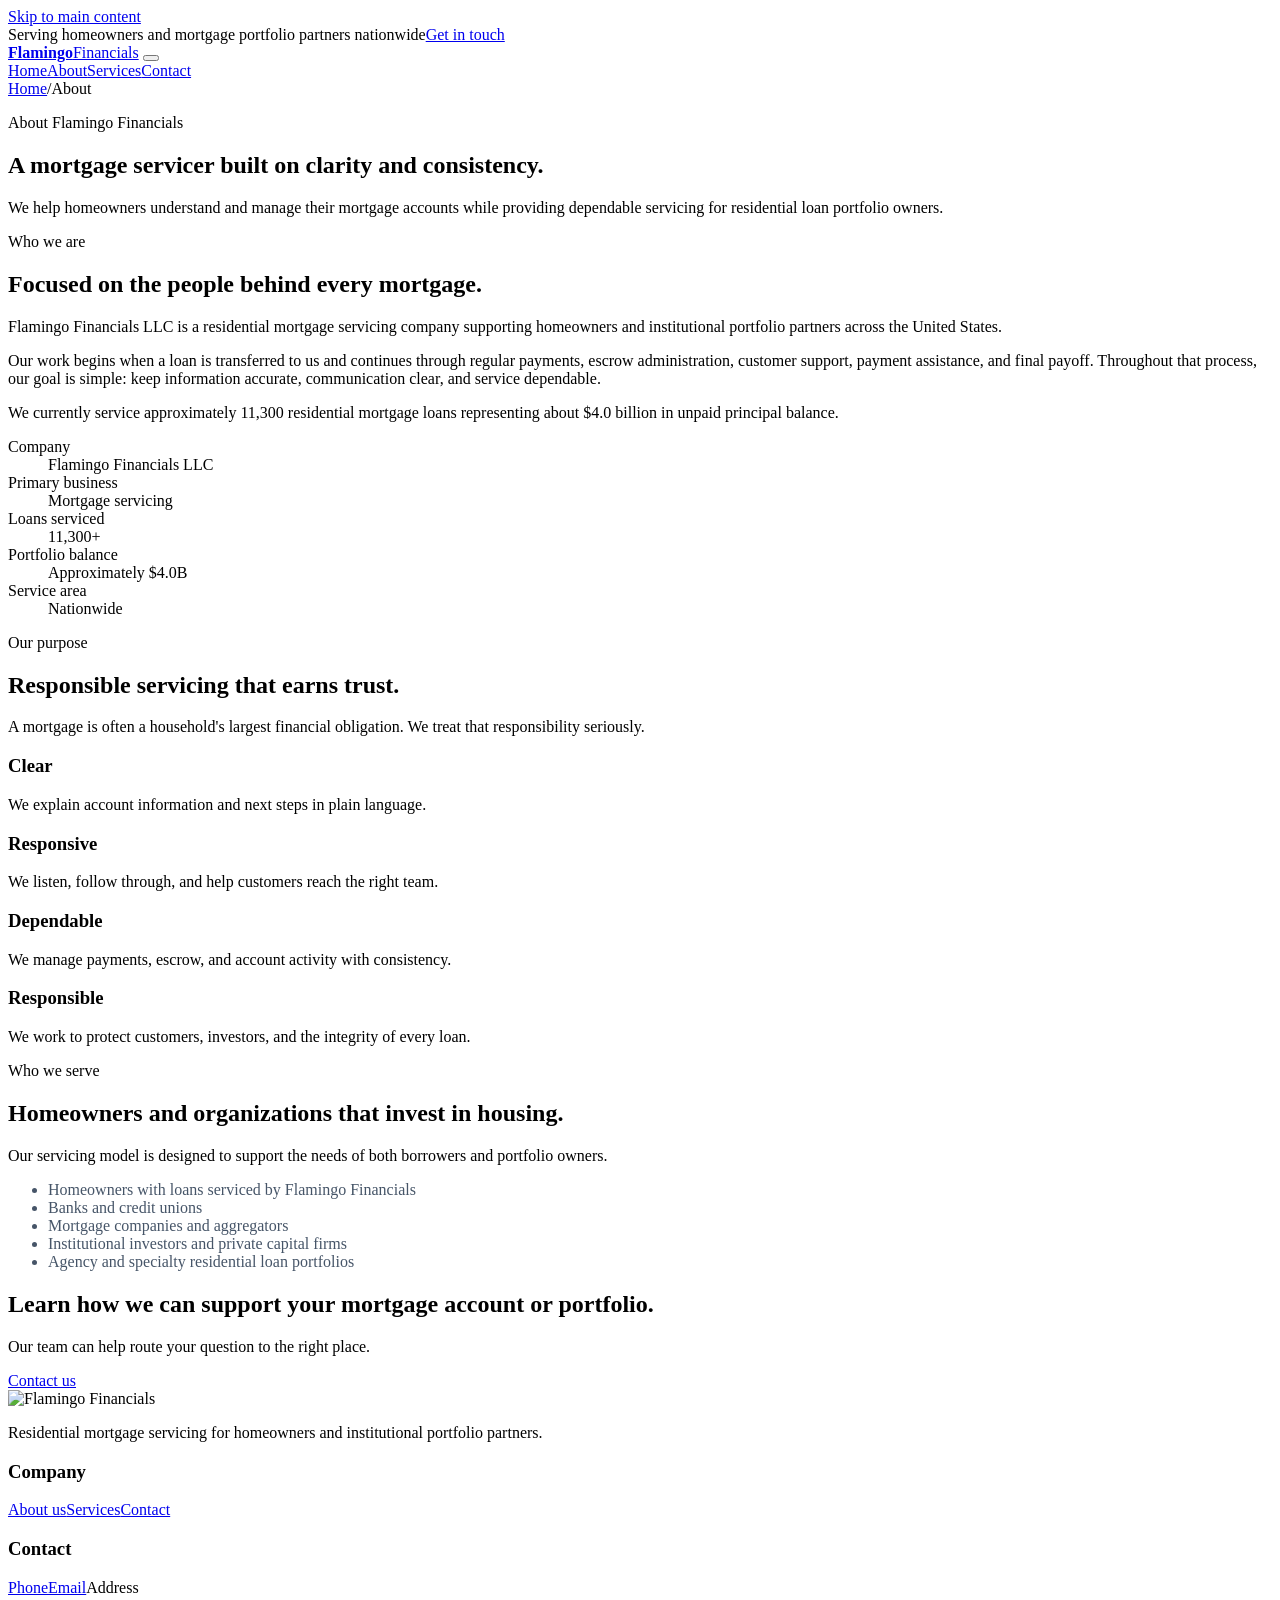
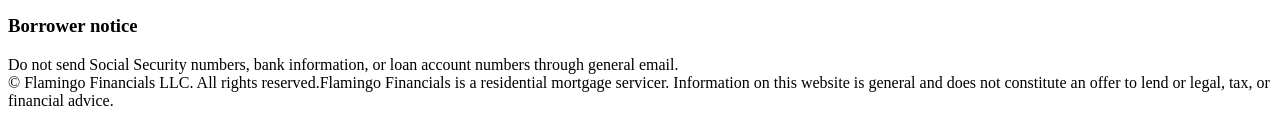
==== about.html @ df7e1d7a "Add files via upload" ====
<!doctype html>
<html lang="en">
<head>
  <meta charset="utf-8">
  <meta name="viewport" content="width=device-width, initial-scale=1">
  <meta name="description" content="Learn about Flamingo Financials, a nationwide residential mortgage servicer focused on clear communication, dependable service, and responsible account management.">
  <title>About Us | Flamingo Financials</title>
  <link rel="icon" href="images/logo-small.png" type="image/png">
  <link rel="stylesheet" href="css/styles.css">
  <script src="js/script.js" defer></script>
</head>
<body>
  <a class="skip-link" href="#main-content">Skip to main content</a>
  <div class="announcement"><div class="container"><span>Serving homeowners and mortgage portfolio partners nationwide</span><a href="contact.html">Get in touch</a></div></div>
  <header class="site-header">
    <div class="container header-inner">
      <a class="brand" href="index.html" aria-label="Flamingo Financials home"><img src="images/logo-small.png" alt=""><span class="brand-copy"><strong>Flamingo</strong><span>Financials</span></span></a>
      <button class="menu-toggle" type="button" aria-label="Open navigation menu" aria-expanded="false" aria-controls="site-navigation"><span></span></button>
      <nav class="site-nav" id="site-navigation" aria-label="Primary navigation"><a href="index.html">Home</a><a href="about.html" aria-current="page">About</a><a href="services.html">Services</a><a class="nav-cta" href="contact.html">Contact</a></nav>
    </div>
  </header>

  <main id="main-content">
    <section class="page-hero">
      <div class="container">
        <nav class="breadcrumbs" aria-label="Breadcrumb"><a href="index.html">Home</a><span>/</span><span>About</span></nav>
        <p class="eyebrow">About Flamingo Financials</p>
        <h1>A mortgage servicer built on clarity and consistency.</h1>
        <p class="lead">We help homeowners understand and manage their mortgage accounts while providing dependable servicing for residential loan portfolio owners.</p>
      </div>
    </section>

    <section class="page-section">
      <div class="container story-grid">
        <div class="story-copy">
          <p class="eyebrow">Who we are</p>
          <h2>Focused on the people behind every mortgage.</h2>
          <p>Flamingo Financials LLC is a residential mortgage servicing company supporting homeowners and institutional portfolio partners across the United States.</p>
          <p>Our work begins when a loan is transferred to us and continues through regular payments, escrow administration, customer support, payment assistance, and final payoff. Throughout that process, our goal is simple: keep information accurate, communication clear, and service dependable.</p>
          <p>We currently service approximately 11,300 residential mortgage loans representing about $4.0 billion in unpaid principal balance.</p>
        </div>
        <aside class="fact-panel" aria-label="Company facts">
          <dl>
            <div><dt>Company</dt><dd>Flamingo Financials LLC</dd></div>
            <div><dt>Primary business</dt><dd>Mortgage servicing</dd></div>
            <div><dt>Loans serviced</dt><dd>11,300+</dd></div>
            <div><dt>Portfolio balance</dt><dd>Approximately $4.0B</dd></div>
            <div><dt>Service area</dt><dd>Nationwide</dd></div>
          </dl>
        </aside>
      </div>
    </section>

    <section class="page-section page-section--soft">
      <div class="container">
        <div class="section-header section-header--center">
          <p class="eyebrow">Our purpose</p>
          <h2>Responsible servicing that earns trust.</h2>
          <p class="lead">A mortgage is often a household's largest financial obligation. We treat that responsibility seriously.</p>
        </div>
        <div class="value-grid">
          <article class="value-card"><h3>Clear</h3><p>We explain account information and next steps in plain language.</p></article>
          <article class="value-card"><h3>Responsive</h3><p>We listen, follow through, and help customers reach the right team.</p></article>
          <article class="value-card"><h3>Dependable</h3><p>We manage payments, escrow, and account activity with consistency.</p></article>
          <article class="value-card"><h3>Responsible</h3><p>We work to protect customers, investors, and the integrity of every loan.</p></article>
        </div>
      </div>
    </section>

    <section class="page-section">
      <div class="container split">
        <div>
          <p class="eyebrow">Who we serve</p>
          <h2>Homeowners and organizations that invest in housing.</h2>
          <p class="lead" style="margin-top:18px;">Our servicing model is designed to support the needs of both borrowers and portfolio owners.</p>
        </div>
        <div class="card">
          <ul class="check-list" style="margin-top:0; color:#465568;">
            <li>Homeowners with loans serviced by Flamingo Financials</li>
            <li>Banks and credit unions</li>
            <li>Mortgage companies and aggregators</li>
            <li>Institutional investors and private capital firms</li>
            <li>Agency and specialty residential loan portfolios</li>
          </ul>
        </div>
      </div>
    </section>

    <section class="cta-band">
      <div class="container cta-inner">
        <div><h2>Learn how we can support your mortgage account or portfolio.</h2><p>Our team can help route your question to the right place.</p></div>
        <a class="button button--light" href="contact.html">Contact us</a>
      </div>
    </section>
  </main>

  <footer class="site-footer">
    <div class="container footer-main">
      <div class="footer-brand"><img src="images/logo-full.png" alt="Flamingo Financials"><p>Residential mortgage servicing for homeowners and institutional portfolio partners.</p></div>
      <div class="footer-column"><h3>Company</h3><a href="about.html">About us</a><a href="services.html">Services</a><a href="contact.html">Contact</a></div>
      <div class="footer-column"><h3>Contact</h3><a data-contact="phone" href="#">Phone</a><a data-contact="email" href="#">Email</a><span data-contact="address">Address</span></div>
      <div class="footer-column"><h3>Borrower notice</h3><span>Do not send Social Security numbers, bank information, or loan account numbers through general email.</span></div>
    </div>
    <div class="container footer-bottom"><span>© <span data-current-year></span> Flamingo Financials LLC. All rights reserved.</span><span class="legal-note">Flamingo Financials is a residential mortgage servicer. Information on this website is general and does not constitute an offer to lend or legal, tax, or financial advice.</span></div>
  </footer>
</body>
</html>
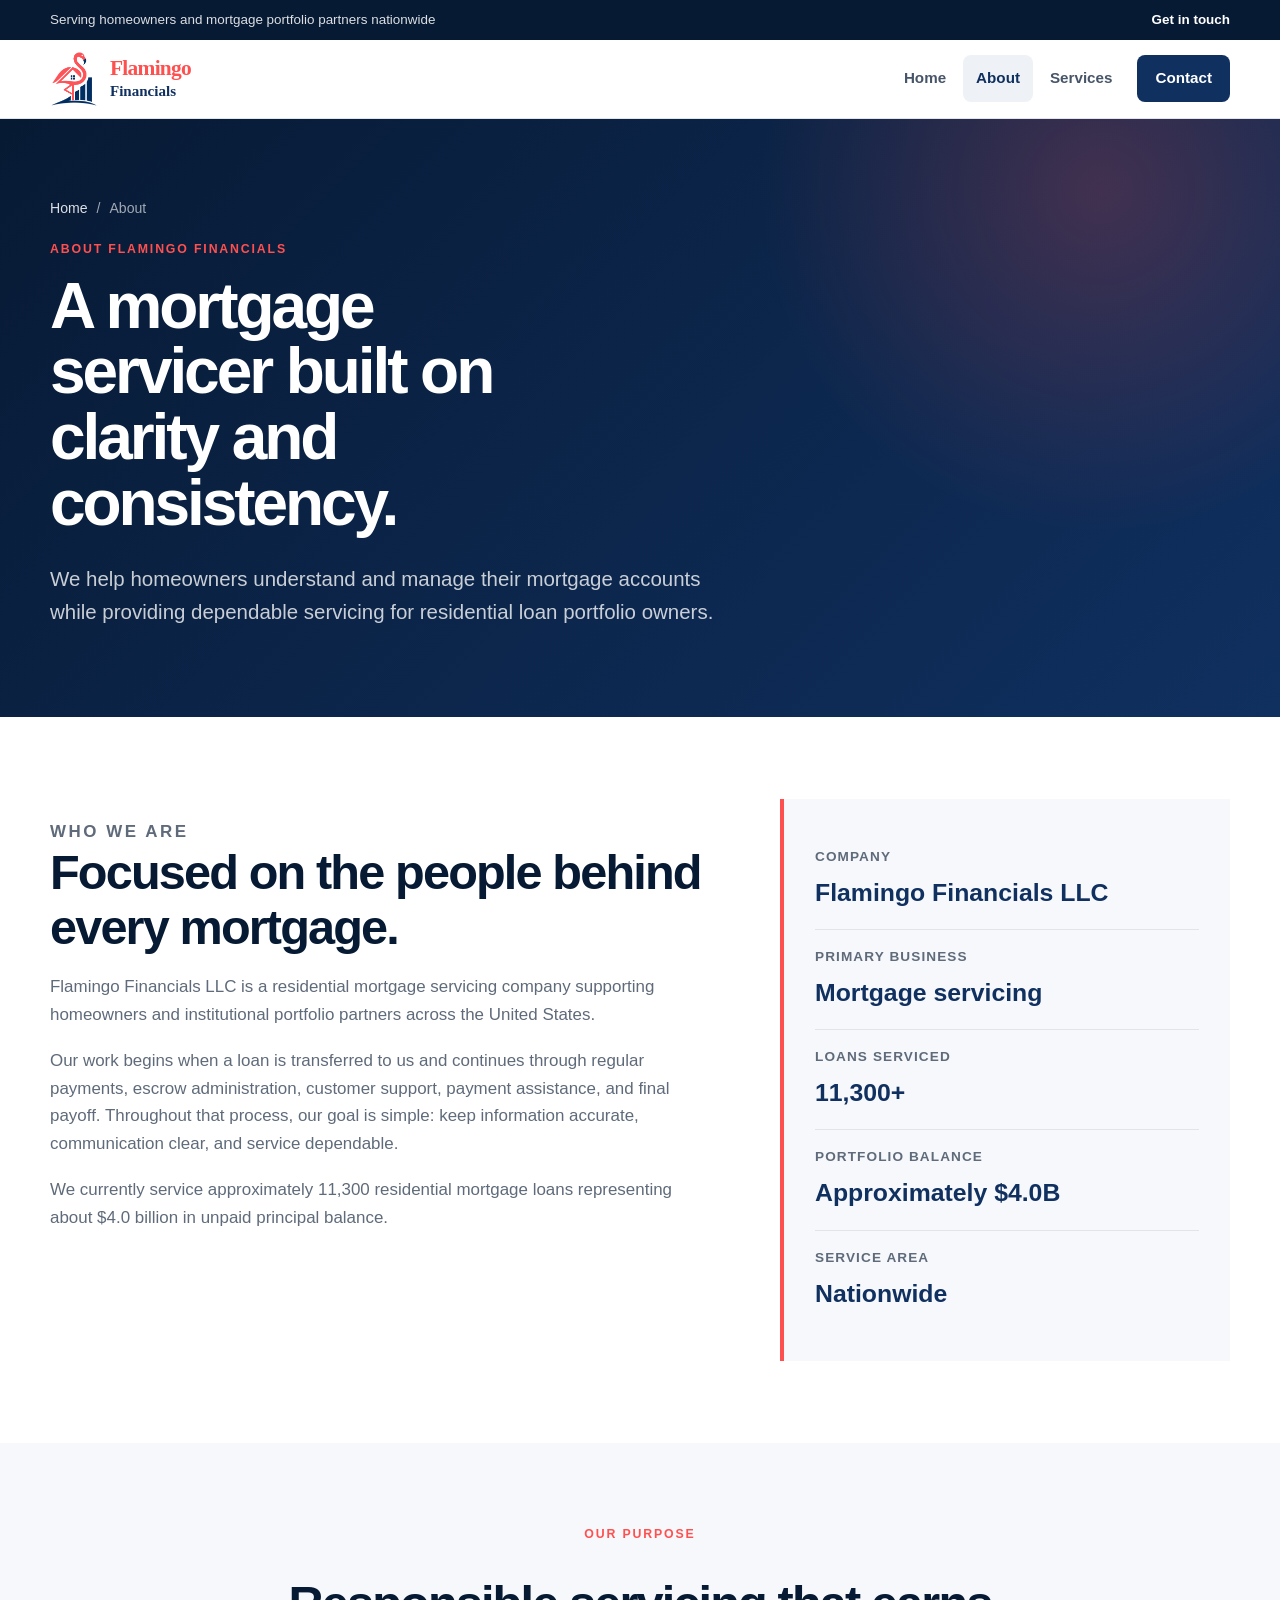
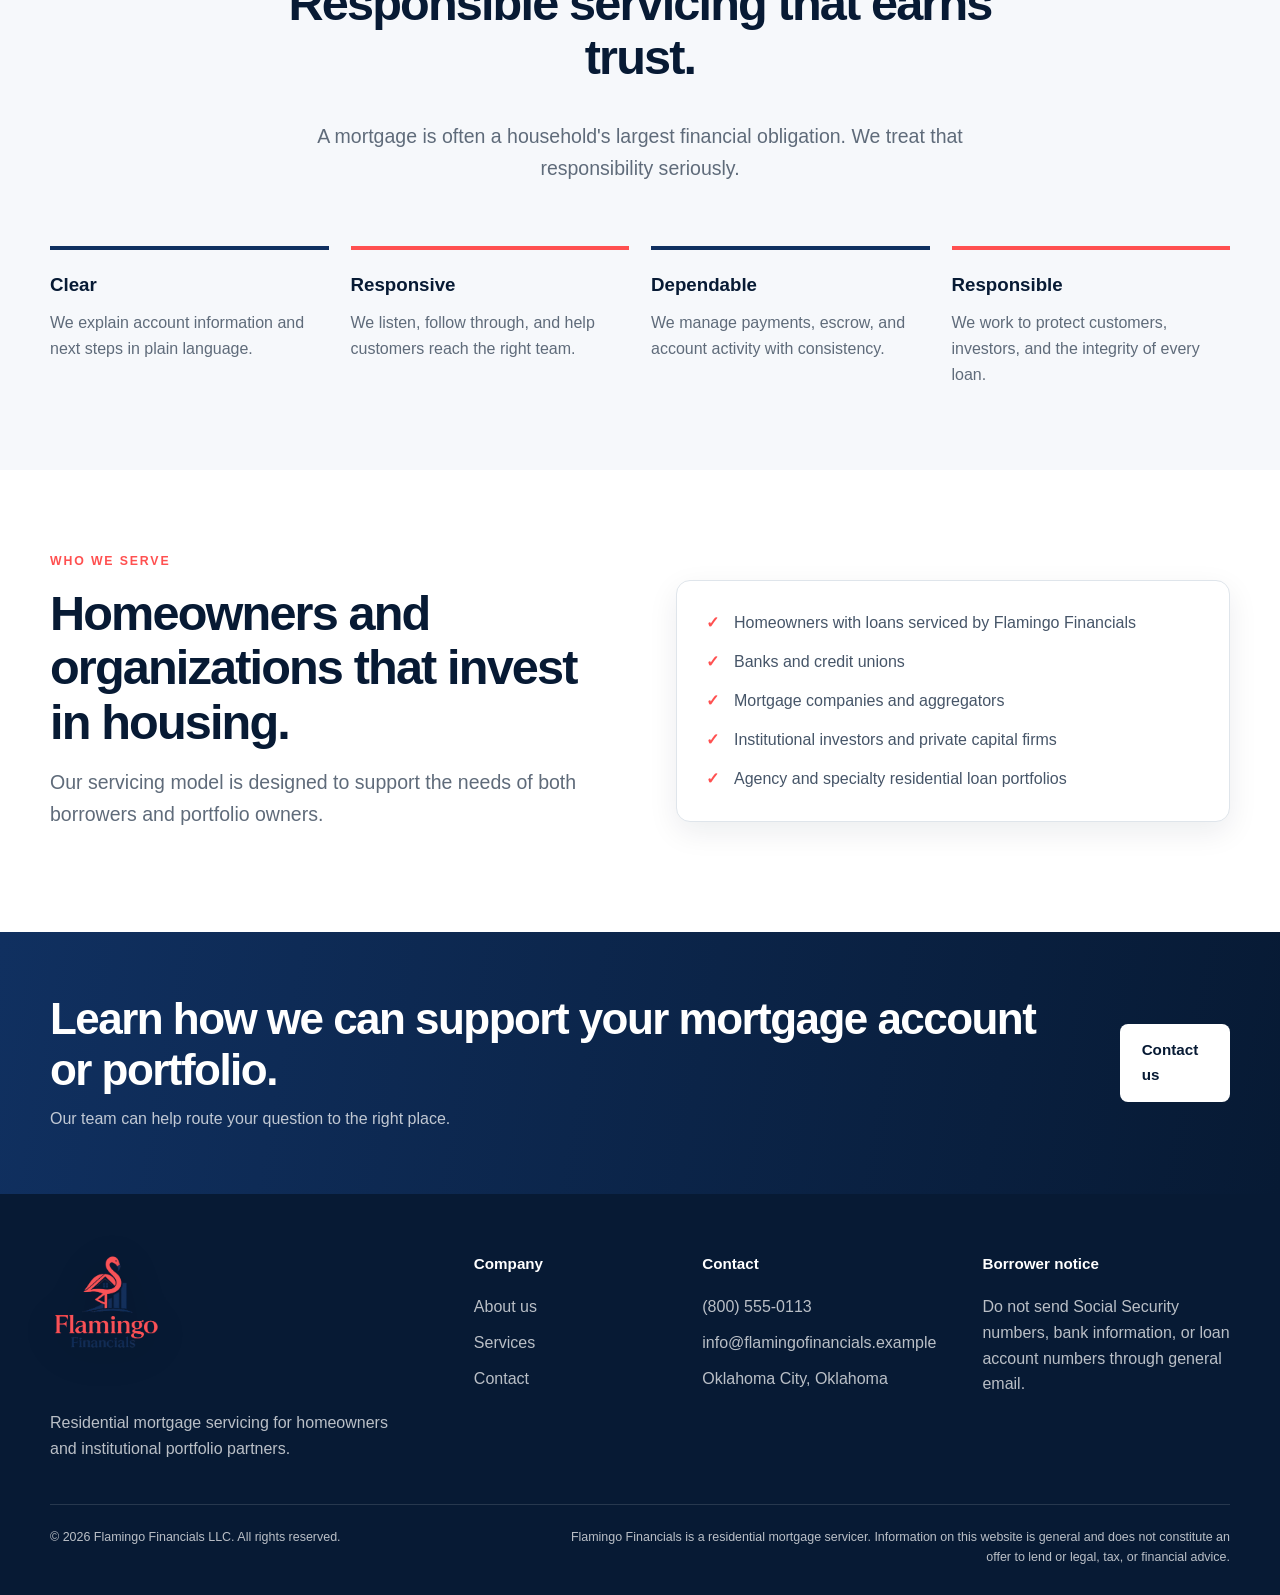
==== commit 008b1d45: "Add files via upload" ====
--- a/about.html
+++ b/about.html
@@ -5,16 +5,16 @@
   <meta name="viewport" content="width=device-width, initial-scale=1">
   <meta name="description" content="Learn about Flamingo Financials, a nationwide residential mortgage servicer focused on clear communication, dependable service, and responsible account management.">
   <title>About Us | Flamingo Financials</title>
-  <link rel="icon" href="images/logo-small.png" type="image/png">
-  <link rel="stylesheet" href="css/styles.css">
-  <script src="js/script.js" defer></script>
+  <link rel="icon" href="logo-small.png" type="image/png">
+  <link rel="stylesheet" href="styles.css">
+  <script src="script.js" defer></script>
 </head>
 <body>
   <a class="skip-link" href="#main-content">Skip to main content</a>
   <div class="announcement"><div class="container"><span>Serving homeowners and mortgage portfolio partners nationwide</span><a href="contact.html">Get in touch</a></div></div>
   <header class="site-header">
     <div class="container header-inner">
-      <a class="brand" href="index.html" aria-label="Flamingo Financials home"><img src="images/logo-small.png" alt=""><span class="brand-copy"><strong>Flamingo</strong><span>Financials</span></span></a>
+      <a class="brand" href="index.html" aria-label="Flamingo Financials home"><img src="logo-small.png" alt=""><span class="brand-copy"><strong>Flamingo</strong><span>Financials</span></span></a>
       <button class="menu-toggle" type="button" aria-label="Open navigation menu" aria-expanded="false" aria-controls="site-navigation"><span></span></button>
       <nav class="site-nav" id="site-navigation" aria-label="Primary navigation"><a href="index.html">Home</a><a href="about.html" aria-current="page">About</a><a href="services.html">Services</a><a class="nav-cta" href="contact.html">Contact</a></nav>
     </div>
@@ -96,7 +96,7 @@
 
   <footer class="site-footer">
     <div class="container footer-main">
-      <div class="footer-brand"><img src="images/logo-full.png" alt="Flamingo Financials"><p>Residential mortgage servicing for homeowners and institutional portfolio partners.</p></div>
+      <div class="footer-brand"><img src="logo-full.png" alt="Flamingo Financials"><p>Residential mortgage servicing for homeowners and institutional portfolio partners.</p></div>
       <div class="footer-column"><h3>Company</h3><a href="about.html">About us</a><a href="services.html">Services</a><a href="contact.html">Contact</a></div>
       <div class="footer-column"><h3>Contact</h3><a data-contact="phone" href="#">Phone</a><a data-contact="email" href="#">Email</a><span data-contact="address">Address</span></div>
       <div class="footer-column"><h3>Borrower notice</h3><span>Do not send Social Security numbers, bank information, or loan account numbers through general email.</span></div>
--- a/styles.css
+++ b/styles.css
@@ -0,0 +1,730 @@
+:root {
+  --navy-950: #071a34;
+  --navy-900: #0b2447;
+  --navy-800: #103060;
+  --navy-700: #1a477d;
+  --coral-600: #e5414a;
+  --coral-500: #ff5050;
+  --coral-100: #fff0f0;
+  --slate-900: #182333;
+  --slate-700: #465568;
+  --slate-600: #5f6b7a;
+  --slate-400: #9aa6b2;
+  --slate-300: #cbd3dc;
+  --slate-200: #dfe5eb;
+  --slate-100: #eef2f6;
+  --canvas: #f6f8fb;
+  --white: #ffffff;
+  --success: #1d6d50;
+  --max-width: 1180px;
+  --radius-sm: 8px;
+  --radius-md: 14px;
+  --radius-lg: 22px;
+  --shadow-sm: 0 10px 30px rgba(7, 26, 52, 0.08);
+  --shadow-lg: 0 24px 60px rgba(7, 26, 52, 0.13);
+}
+
+* { box-sizing: border-box; }
+
+html { scroll-behavior: smooth; }
+
+body {
+  margin: 0;
+  color: var(--slate-900);
+  background: var(--white);
+  font-family: "Segoe UI", Arial, sans-serif;
+  font-size: 16px;
+  line-height: 1.62;
+  -webkit-font-smoothing: antialiased;
+}
+
+img { display: block; max-width: 100%; }
+a { color: inherit; }
+button, input, select, textarea { font: inherit; }
+
+:focus-visible {
+  outline: 3px solid rgba(255, 80, 80, 0.65);
+  outline-offset: 3px;
+}
+
+.skip-link {
+  position: fixed;
+  z-index: 9999;
+  top: 10px;
+  left: 10px;
+  padding: 10px 14px;
+  color: var(--white);
+  background: var(--navy-950);
+  border-radius: var(--radius-sm);
+  transform: translateY(-160%);
+  transition: transform 160ms ease;
+}
+.skip-link:focus { transform: translateY(0); }
+
+.container {
+  width: min(calc(100% - 36px), var(--max-width));
+  margin-inline: auto;
+}
+
+.narrow {
+  width: min(calc(100% - 36px), 780px);
+  margin-inline: auto;
+}
+
+.announcement {
+  padding: 9px 0;
+  color: rgba(255,255,255,.86);
+  background: var(--navy-950);
+  font-size: .84rem;
+}
+.announcement .container {
+  display: flex;
+  align-items: center;
+  justify-content: space-between;
+  gap: 18px;
+}
+.announcement a {
+  color: var(--white);
+  font-weight: 700;
+  text-decoration: none;
+}
+.announcement a:hover { text-decoration: underline; }
+
+.site-header {
+  position: sticky;
+  z-index: 1000;
+  top: 0;
+  background: rgba(255,255,255,.97);
+  border-bottom: 1px solid var(--slate-200);
+  backdrop-filter: blur(12px);
+}
+.header-inner {
+  display: flex;
+  min-height: 78px;
+  align-items: center;
+  justify-content: space-between;
+  gap: 32px;
+}
+.brand {
+  display: inline-flex;
+  align-items: center;
+  gap: 12px;
+  color: var(--navy-800);
+  text-decoration: none;
+}
+.brand img {
+  width: 48px;
+  height: 56px;
+  object-fit: contain;
+}
+.brand-copy { display: grid; line-height: 1; }
+.brand-copy strong {
+  color: var(--coral-500);
+  font-family: Georgia, "Times New Roman", serif;
+  font-size: 1.34rem;
+  letter-spacing: -.035em;
+}
+.brand-copy span {
+  margin-top: 5px;
+  color: var(--navy-800);
+  font-family: Georgia, "Times New Roman", serif;
+  font-size: .94rem;
+  font-weight: 700;
+}
+
+.site-nav {
+  display: flex;
+  align-items: center;
+  gap: 4px;
+}
+.site-nav a {
+  padding: 11px 13px;
+  color: var(--slate-700);
+  border-radius: var(--radius-sm);
+  font-size: .95rem;
+  font-weight: 700;
+  text-decoration: none;
+}
+.site-nav a:hover,
+.site-nav a[aria-current="page"] {
+  color: var(--navy-800);
+  background: var(--slate-100);
+}
+.site-nav .nav-cta {
+  margin-left: 8px;
+  padding-inline: 18px;
+  color: var(--white);
+  background: var(--navy-800);
+}
+.site-nav .nav-cta:hover,
+.site-nav .nav-cta[aria-current="page"] {
+  color: var(--white);
+  background: var(--navy-950);
+}
+
+.menu-toggle {
+  display: none;
+  width: 44px;
+  height: 44px;
+  padding: 9px;
+  color: var(--navy-800);
+  background: transparent;
+  border: 1px solid var(--slate-300);
+  border-radius: var(--radius-sm);
+  cursor: pointer;
+}
+.menu-toggle span,
+.menu-toggle::before,
+.menu-toggle::after {
+  display: block;
+  width: 100%;
+  height: 2px;
+  margin: 5px 0;
+  content: "";
+  background: currentColor;
+  transition: 160ms ease;
+}
+.menu-toggle[aria-expanded="true"] span { opacity: 0; }
+.menu-toggle[aria-expanded="true"]::before { transform: translateY(7px) rotate(45deg); }
+.menu-toggle[aria-expanded="true"]::after { transform: translateY(-7px) rotate(-45deg); }
+
+.hero {
+  position: relative;
+  overflow: hidden;
+  padding: 90px 0 78px;
+  color: var(--white);
+  background:
+    radial-gradient(circle at 88% 16%, rgba(255,80,80,.26), transparent 28%),
+    linear-gradient(135deg, var(--navy-950), var(--navy-800) 62%, #194b82);
+}
+.hero::after {
+  position: absolute;
+  right: -140px;
+  bottom: -260px;
+  width: 620px;
+  height: 620px;
+  content: "";
+  border: 1px solid rgba(255,255,255,.13);
+  border-radius: 50%;
+  box-shadow: 0 0 0 78px rgba(255,255,255,.035), 0 0 0 155px rgba(255,255,255,.022);
+}
+.hero-grid {
+  position: relative;
+  z-index: 1;
+  display: grid;
+  grid-template-columns: minmax(0, 1.05fr) minmax(340px, .75fr);
+  align-items: center;
+  gap: 70px;
+}
+.eyebrow {
+  margin: 0 0 14px;
+  color: var(--coral-500);
+  font-size: .77rem;
+  font-weight: 800;
+  letter-spacing: .15em;
+  text-transform: uppercase;
+}
+.hero h1,
+.page-hero h1 {
+  margin: 0;
+  color: var(--white);
+  font-size: clamp(2.75rem, 5.6vw, 5rem);
+  line-height: 1.03;
+  letter-spacing: -.048em;
+}
+.hero h1 { max-width: 12ch; }
+.hero .lead,
+.page-hero .lead {
+  max-width: 700px;
+  margin-top: 25px;
+  color: rgba(255,255,255,.78);
+  font-size: clamp(1.08rem, 2vw, 1.28rem);
+}
+.hero-actions {
+  display: flex;
+  flex-wrap: wrap;
+  gap: 12px;
+  margin-top: 31px;
+}
+.button {
+  display: inline-flex;
+  min-height: 50px;
+  align-items: center;
+  justify-content: center;
+  padding: 13px 21px;
+  border: 1px solid transparent;
+  border-radius: var(--radius-sm);
+  font-size: .95rem;
+  font-weight: 800;
+  text-decoration: none;
+  transition: background 160ms ease, border-color 160ms ease, color 160ms ease, transform 160ms ease;
+}
+.button:hover { transform: translateY(-1px); }
+.button--coral { color: var(--white); background: var(--coral-600); }
+.button--coral:hover { color: var(--white); background: #ca303b; }
+.button--light { color: var(--navy-950); background: var(--white); }
+.button--light:hover { color: var(--navy-950); background: var(--slate-100); }
+.button--outline-light { color: var(--white); border-color: rgba(255,255,255,.55); }
+.button--outline-light:hover { color: var(--navy-950); background: var(--white); }
+.button--navy { color: var(--white); background: var(--navy-800); }
+.button--navy:hover { color: var(--white); background: var(--navy-950); }
+.button--outline { color: var(--navy-800); border-color: var(--slate-300); background: var(--white); }
+.button--outline:hover { border-color: var(--navy-800); }
+
+.hero-card {
+  padding: 34px;
+  color: var(--slate-900);
+  background: rgba(255,255,255,.97);
+  border-radius: var(--radius-lg);
+  box-shadow: var(--shadow-lg);
+}
+.hero-card-brand {
+  display: flex;
+  align-items: center;
+  gap: 20px;
+  padding-bottom: 22px;
+  border-bottom: 1px solid var(--slate-200);
+}
+.hero-card-brand img {
+  width: 100px;
+  height: 112px;
+  object-fit: contain;
+}
+.hero-card-brand h2 {
+  margin: 0 0 8px;
+  color: var(--navy-800);
+  font-size: 1.55rem;
+  line-height: 1.14;
+  letter-spacing: -.025em;
+}
+.hero-card-brand p { margin: 0; color: var(--slate-600); font-size: .95rem; }
+.hero-list {
+  display: grid;
+  gap: 15px;
+  margin: 23px 0 0;
+  padding: 0;
+  list-style: none;
+}
+.hero-list li {
+  position: relative;
+  padding-left: 28px;
+  color: var(--slate-700);
+  font-weight: 650;
+}
+.hero-list li::before {
+  position: absolute;
+  top: .18em;
+  left: 0;
+  width: 18px;
+  height: 18px;
+  content: "✓";
+  color: var(--white);
+  background: var(--coral-500);
+  border-radius: 50%;
+  font-size: .72rem;
+  font-weight: 900;
+  line-height: 18px;
+  text-align: center;
+}
+
+.stats-band {
+  background: var(--white);
+  border-bottom: 1px solid var(--slate-200);
+}
+.stats-grid {
+  display: grid;
+  grid-template-columns: repeat(4, 1fr);
+}
+.stat {
+  padding: 30px 25px;
+  border-left: 1px solid var(--slate-200);
+}
+.stat:last-child { border-right: 1px solid var(--slate-200); }
+.stat strong {
+  display: block;
+  color: var(--navy-800);
+  font-size: clamp(1.7rem, 3vw, 2.35rem);
+  line-height: 1.08;
+  letter-spacing: -.035em;
+}
+.stat span { display: block; margin-top: 7px; color: var(--slate-600); font-size: .9rem; }
+
+.section { padding: 88px 0; }
+.section--soft { background: var(--canvas); }
+.section--navy { color: rgba(255,255,255,.8); background: var(--navy-950); }
+.section--navy h2, .section--navy h3 { color: var(--white); }
+.section-header {
+  display: grid;
+  gap: 17px;
+  max-width: 760px;
+  margin-bottom: 42px;
+}
+.section-header--center { margin-inline: auto; text-align: center; }
+.section h2,
+.page-section h2 {
+  margin: 0;
+  color: var(--navy-950);
+  font-size: clamp(2rem, 3.8vw, 3.15rem);
+  line-height: 1.12;
+  letter-spacing: -.038em;
+}
+.section .lead,
+.page-section .lead {
+  color: var(--slate-600);
+  font-size: clamp(1.05rem, 2vw, 1.22rem);
+}
+
+.audience-grid,
+.service-grid,
+.value-grid {
+  display: grid;
+  grid-template-columns: repeat(3, 1fr);
+  gap: 22px;
+}
+.card {
+  padding: 29px;
+  background: var(--white);
+  border: 1px solid var(--slate-200);
+  border-radius: var(--radius-md);
+  box-shadow: var(--shadow-sm);
+}
+.card-icon {
+  display: grid;
+  width: 46px;
+  height: 46px;
+  place-items: center;
+  margin-bottom: 23px;
+  color: var(--navy-800);
+  background: var(--coral-100);
+  border-radius: 12px;
+}
+.card-icon svg { width: 24px; height: 24px; }
+.card h3 {
+  margin: 0 0 11px;
+  color: var(--navy-950);
+  font-size: 1.28rem;
+  line-height: 1.2;
+}
+.card p { margin: 0; color: var(--slate-600); }
+.card a {
+  display: inline-flex;
+  margin-top: 19px;
+  color: var(--navy-800);
+  font-weight: 800;
+  text-decoration: none;
+}
+.card a:hover { color: var(--coral-600); }
+
+.split {
+  display: grid;
+  grid-template-columns: minmax(0, 1fr) minmax(0, 1fr);
+  align-items: center;
+  gap: 72px;
+}
+.split-copy p { color: var(--slate-600); }
+.split-copy p + p { margin-top: 16px; }
+.feature-panel {
+  padding: 38px;
+  color: var(--white);
+  background: linear-gradient(145deg, var(--navy-800), var(--navy-950));
+  border-radius: var(--radius-lg);
+  box-shadow: var(--shadow-lg);
+}
+.feature-panel h3 { margin: 0 0 14px; color: var(--white); font-size: 1.65rem; }
+.feature-panel p { color: rgba(255,255,255,.76); }
+.check-list {
+  display: grid;
+  gap: 13px;
+  margin: 24px 0 0;
+  padding: 0;
+  list-style: none;
+}
+.check-list li { position: relative; padding-left: 28px; }
+.check-list li::before {
+  position: absolute;
+  left: 0;
+  content: "✓";
+  color: var(--coral-500);
+  font-weight: 900;
+}
+
+.service-grid { grid-template-columns: repeat(4, 1fr); }
+.service-grid .card { padding: 25px; box-shadow: none; }
+.service-grid .card h3 { font-size: 1.15rem; }
+
+.cta-band {
+  padding: 62px 0;
+  color: var(--white);
+  background: linear-gradient(100deg, var(--navy-800), var(--navy-950));
+}
+.cta-inner {
+  display: flex;
+  align-items: center;
+  justify-content: space-between;
+  gap: 36px;
+}
+.cta-inner h2 {
+  margin: 0;
+  color: var(--white);
+  font-size: clamp(1.8rem, 3.5vw, 2.75rem);
+  line-height: 1.15;
+  letter-spacing: -.035em;
+}
+.cta-inner p { max-width: 700px; margin: 11px 0 0; color: rgba(255,255,255,.74); }
+
+.page-hero {
+  padding: 78px 0 68px;
+  color: var(--white);
+  background:
+    radial-gradient(circle at 86% 12%, rgba(255,80,80,.22), transparent 28%),
+    linear-gradient(135deg, var(--navy-950), var(--navy-800));
+}
+.page-hero h1 { max-width: 15ch; font-size: clamp(2.55rem, 5vw, 4.5rem); }
+.breadcrumbs {
+  display: flex;
+  gap: 9px;
+  margin-bottom: 20px;
+  color: rgba(255,255,255,.62);
+  font-size: .88rem;
+}
+.breadcrumbs a { color: rgba(255,255,255,.86); text-decoration: none; }
+
+.page-section { padding: 82px 0; }
+.page-section--soft { background: var(--canvas); }
+.story-grid {
+  display: grid;
+  grid-template-columns: minmax(0, 1.1fr) minmax(320px, .75fr);
+  gap: 70px;
+  align-items: start;
+}
+.story-copy p { margin: 19px 0 0; color: var(--slate-600); font-size: 1.06rem; }
+.fact-panel {
+  padding: 31px;
+  background: var(--canvas);
+  border-left: 4px solid var(--coral-500);
+}
+.fact-panel dl { margin: 0; }
+.fact-panel div { padding: 16px 0; border-bottom: 1px solid var(--slate-200); }
+.fact-panel div:last-child { border-bottom: 0; }
+.fact-panel dt { color: var(--slate-600); font-size: .85rem; font-weight: 700; text-transform: uppercase; letter-spacing: .08em; }
+.fact-panel dd { margin: 5px 0 0; color: var(--navy-800); font-size: 1.55rem; font-weight: 800; }
+
+.value-grid { grid-template-columns: repeat(4, 1fr); }
+.value-card {
+  padding-top: 20px;
+  border-top: 4px solid var(--navy-800);
+}
+.value-card:nth-child(2n) { border-top-color: var(--coral-500); }
+.value-card h3 { margin: 0 0 10px; color: var(--navy-950); }
+.value-card p { margin: 0; color: var(--slate-600); }
+
+.service-detail-grid {
+  display: grid;
+  grid-template-columns: repeat(2, 1fr);
+  gap: 22px;
+}
+.service-detail {
+  display: grid;
+  grid-template-columns: 54px minmax(0, 1fr);
+  gap: 19px;
+  padding: 27px;
+  background: var(--white);
+  border: 1px solid var(--slate-200);
+  border-radius: var(--radius-md);
+}
+.service-detail .number {
+  display: grid;
+  width: 44px;
+  height: 44px;
+  place-items: center;
+  color: var(--white);
+  background: var(--navy-800);
+  border-radius: 50%;
+  font-weight: 800;
+}
+.service-detail h3 { margin: 0 0 8px; color: var(--navy-950); font-size: 1.25rem; }
+.service-detail p { margin: 0; color: var(--slate-600); }
+
+.contact-intro-grid {
+  display: grid;
+  grid-template-columns: repeat(3, 1fr);
+  gap: 20px;
+  margin-bottom: 36px;
+}
+.contact-card {
+  padding: 26px;
+  background: var(--canvas);
+  border: 1px solid var(--slate-200);
+  border-radius: var(--radius-md);
+}
+.contact-card h3 { margin: 0 0 8px; color: var(--navy-950); font-size: 1.18rem; }
+.contact-card p { margin: 0; color: var(--slate-600); }
+.contact-card a { color: var(--navy-800); font-weight: 800; text-decoration: none; }
+
+.contact-grid {
+  display: grid;
+  grid-template-columns: minmax(280px, .7fr) minmax(0, 1.3fr);
+  gap: 50px;
+  align-items: start;
+}
+.contact-details {
+  display: grid;
+  gap: 18px;
+}
+.detail-block {
+  padding-bottom: 18px;
+  border-bottom: 1px solid var(--slate-200);
+}
+.detail-block h3 { margin: 0 0 7px; color: var(--navy-950); font-size: 1rem; }
+.detail-block p,
+.detail-block address { margin: 0; color: var(--slate-600); font-style: normal; }
+.detail-block a { color: var(--navy-800); font-weight: 750; text-decoration: none; }
+.form-panel {
+  padding: 34px;
+  background: var(--white);
+  border: 1px solid var(--slate-200);
+  border-radius: var(--radius-lg);
+  box-shadow: var(--shadow-sm);
+}
+.form-panel h2 { font-size: clamp(1.7rem, 3vw, 2.3rem); }
+.form-grid {
+  display: grid;
+  grid-template-columns: repeat(2, 1fr);
+  gap: 18px;
+  margin-top: 25px;
+}
+.field { display: grid; gap: 7px; }
+.field--full { grid-column: 1 / -1; }
+.field label { color: var(--navy-950); font-size: .91rem; font-weight: 750; }
+.field input,
+.field select,
+.field textarea {
+  width: 100%;
+  padding: 12px 13px;
+  color: var(--slate-900);
+  background: var(--white);
+  border: 1px solid var(--slate-300);
+  border-radius: var(--radius-sm);
+}
+.field textarea { min-height: 150px; resize: vertical; }
+.field input:focus,
+.field select:focus,
+.field textarea:focus { border-color: var(--navy-800); outline: 2px solid rgba(16,48,96,.14); }
+.field-help { color: var(--slate-600); font-size: .81rem; }
+.form-actions {
+  display: flex;
+  align-items: center;
+  gap: 18px;
+  margin-top: 22px;
+}
+.form-status { color: var(--success); font-size: .9rem; font-weight: 700; }
+
+.site-footer {
+  color: rgba(255,255,255,.72);
+  background: var(--navy-950);
+}
+.footer-main {
+  display: grid;
+  grid-template-columns: 1.45fr .7fr .8fr .95fr;
+  gap: 46px;
+  padding: 58px 0 42px;
+}
+.footer-brand img {
+  width: 150px;
+  max-height: 140px;
+  object-fit: contain;
+  object-position: left center;
+  filter: drop-shadow(0 7px 18px rgba(0,0,0,.2));
+}
+.footer-brand p { max-width: 360px; margin: 18px 0 0; }
+.footer-column { display: grid; align-content: start; gap: 10px; }
+.footer-column h3 { margin: 0 0 7px; color: var(--white); font-size: .95rem; }
+.footer-column a { color: rgba(255,255,255,.72); text-decoration: none; }
+.footer-column a:hover { color: var(--white); }
+.footer-bottom {
+  display: flex;
+  justify-content: space-between;
+  gap: 24px;
+  padding: 22px 0 28px;
+  border-top: 1px solid rgba(255,255,255,.13);
+  font-size: .78rem;
+}
+.legal-note { max-width: 680px; text-align: right; }
+
+@media (max-width: 980px) {
+  .hero-grid,
+  .split,
+  .story-grid,
+  .contact-grid { grid-template-columns: 1fr; }
+  .hero-grid { gap: 45px; }
+  .hero-card { max-width: 650px; }
+  .stats-grid { grid-template-columns: repeat(2, 1fr); }
+  .stat:nth-child(2) { border-right: 1px solid var(--slate-200); }
+  .stat:nth-child(n+3) { border-top: 1px solid var(--slate-200); }
+  .audience-grid,
+  .service-grid,
+  .value-grid { grid-template-columns: repeat(2, 1fr); }
+  .footer-main { grid-template-columns: 1.25fr 1fr 1fr; }
+  .footer-column:last-child { grid-column: 2 / 4; }
+}
+
+@media (max-width: 760px) {
+  .announcement .container { justify-content: center; text-align: center; }
+  .announcement a { display: none; }
+  .header-inner { min-height: 70px; }
+  .brand img { width: 42px; height: 48px; }
+  .brand-copy strong { font-size: 1.16rem; }
+  .brand-copy span { font-size: .84rem; }
+  .menu-toggle { display: block; }
+  .site-nav {
+    position: absolute;
+    top: 100%;
+    right: 0;
+    left: 0;
+    display: none;
+    padding: 12px 18px 18px;
+    background: var(--white);
+    border-bottom: 1px solid var(--slate-200);
+    box-shadow: var(--shadow-sm);
+  }
+  .site-nav.is-open { display: grid; }
+  .site-nav a { padding: 12px; }
+  .site-nav .nav-cta { margin: 4px 0 0; text-align: center; }
+  .hero { padding: 68px 0 60px; }
+  .hero h1 { max-width: 11ch; }
+  .hero-card { padding: 26px; }
+  .hero-card-brand img { width: 76px; height: 86px; }
+  .hero-card-brand h2 { font-size: 1.32rem; }
+  .section,
+  .page-section { padding: 67px 0; }
+  .audience-grid,
+  .service-grid,
+  .value-grid,
+  .service-detail-grid,
+  .contact-intro-grid,
+  .form-grid { grid-template-columns: 1fr; }
+  .field--full { grid-column: auto; }
+  .cta-inner { display: grid; }
+  .footer-main { grid-template-columns: 1fr 1fr; gap: 36px; }
+  .footer-brand { grid-column: 1 / -1; }
+  .footer-column:last-child { grid-column: auto; }
+  .footer-bottom { display: grid; }
+  .legal-note { text-align: left; }
+}
+
+@media (max-width: 520px) {
+  .container, .narrow { width: min(calc(100% - 26px), var(--max-width)); }
+  .hero-actions, .form-actions { align-items: stretch; }
+  .hero-actions .button, .form-actions .button { width: 100%; }
+  .hero-card-brand { align-items: flex-start; }
+  .stats-grid { grid-template-columns: 1fr; }
+  .stat,
+  .stat:nth-child(2),
+  .stat:last-child { border-right: 1px solid var(--slate-200); border-top: 1px solid var(--slate-200); }
+  .stats-grid .stat:first-child { border-top: 0; }
+  .footer-main { grid-template-columns: 1fr; }
+}
+
+@media (prefers-reduced-motion: reduce) {
+  *, *::before, *::after { scroll-behavior: auto !important; transition-duration: .01ms !important; }
+}
